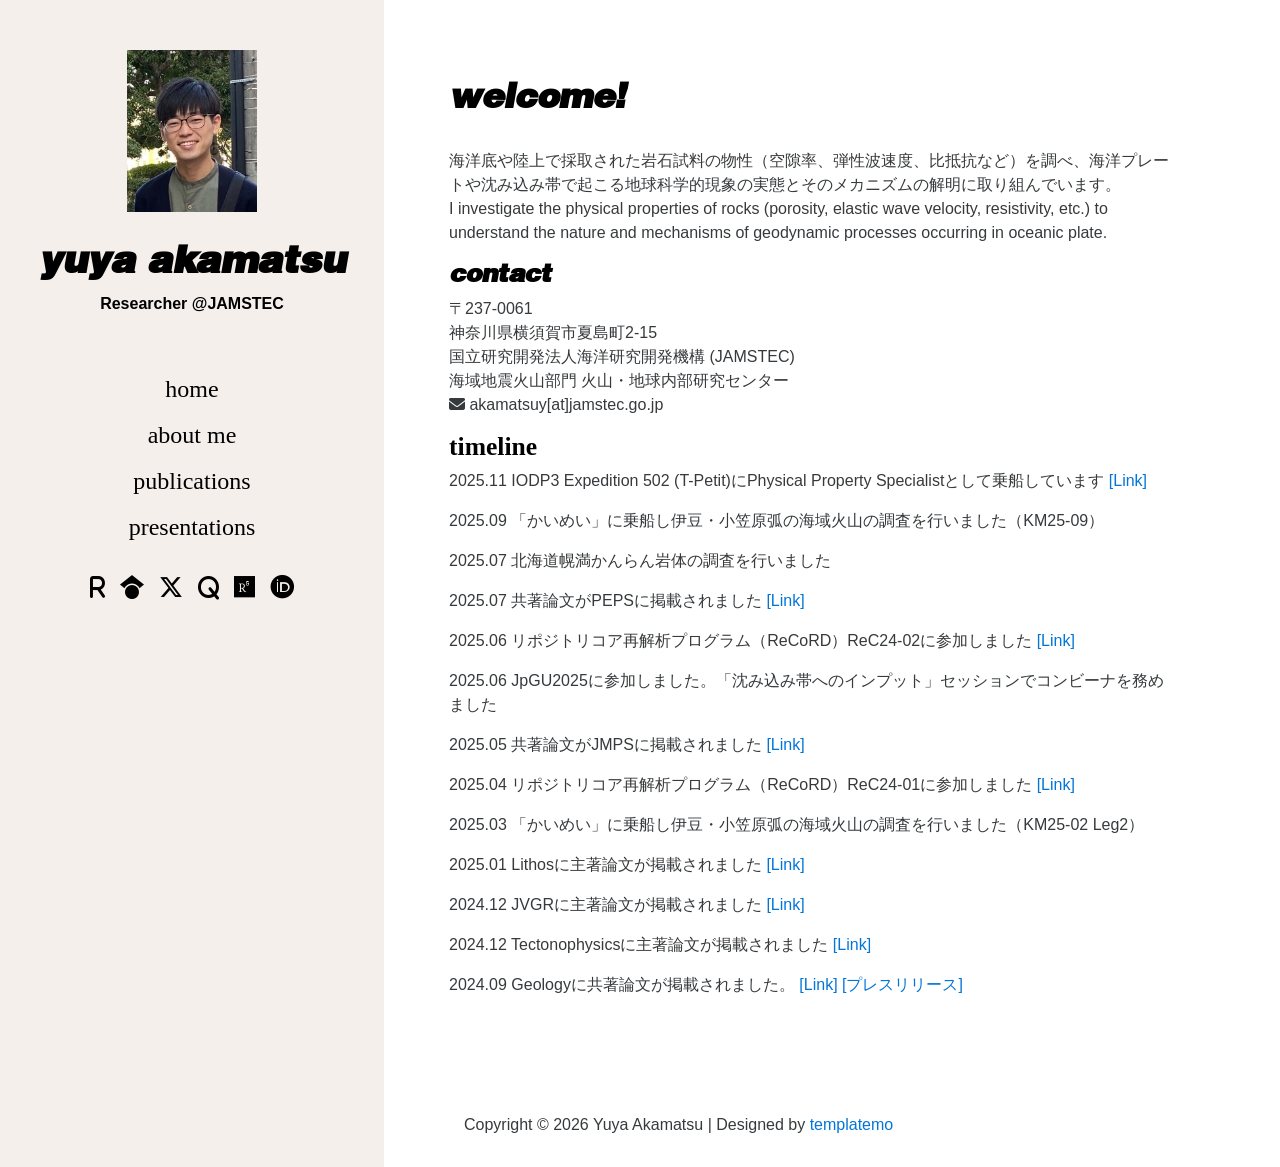
==== index.html @ bbf8464a "test" ====
<!DOCTYPE html>
<html>
<head>
    <meta charset="utf-8">
    <meta http-equiv="X-UA-Compatible" content="IE=edge">
    <meta name="viewport" content="width=device-width, initial-scale=1">

    <title>Yuya Akamatsu's Website</title>
<!--
Neaty HTML Template
http://www.templatemo.com/tm-501-neaty
-->
    <!-- load stylesheets -->
    <link rel="stylesheet" href="https://fonts.googleapis.com/css?family=Open+Sans:300,400">  <!-- Google web font "Open Sans" -->
    <link rel="stylesheet" href="css/bootstrap.min.css">                                      <!-- Bootstrap style -->
    <link rel="stylesheet" href="css/magnific-popup.css">                                <!-- Magnific pop up style, http://dimsemenov.com/plugins/magnific-popup/ -->
    <link rel="stylesheet" href="css/templatemo-style.css">                                   <!-- Templatemo style -->

    <!-- HTML5 shim and Respond.js for IE8 support of HTML5 elements and media queries -->
    <!-- WARNING: Respond.js doesn't work if you view the page via file:// -->
        <!--[if lt IE 9]>
          <script src="https://oss.maxcdn.com/html5shiv/3.7.2/html5shiv.min.js"></script>
          <script src="https://oss.maxcdn.com/respond/1.4.2/respond.min.js"></script>
          <![endif]-->
    <link href="https://cdnjs.cloudflare.com/ajax/libs/font-awesome/6.7.2/css/all.min.css" rel="stylesheet">

</head>
    <body>        
        <div class="container">
            <div class="row">
                <div class="tm-left-right-container">
                    <!-- Left column: logo and menu -->
                    <div class="tm-blue-bg tm-left-column">                        
                        <div class="tm-logo-div text-xs-center">
                            <img src="img/IMG_1175.JPG" alt="Logo" width=130px>
                            <h1 class="tm-site-name">yuya akamatsu</h1>
                            <span class="bold">
                            Researcher @JAMSTEC <br />
                            </span>
                        </div>
                        <div class="helvetica-k-i">
                            <!-- <nav class="tm-main-nav"> -->
                                <ul class="tm-main-nav-ul">
                                    <li class="tm-nav-item">
                                        <a href="#about" class="tm-nav-item-link">home</a>
                                    </li>
                                    <li class="tm-nav-item">
                                        <a href="cv.html" class="tm-nav-item-link">about me</a>
                                    </li>
                                    <li class="tm-nav-item">
                                        <a href="publications.html" class="tm-nav-item-link">publications</a>
                                    </li>
                                    <li class="tm-nav-item">
                                        <a href="presentations.html" class="tm-nav-item-link">presentations</a>
                                    </li>
                                </ul>
                            <!-- </nav> -->
                        </div>
                        <section class="social-section tm-blue-bg tm-left-column">
                            <ul class="social-icons">
                                <li><a href="https://researchmap.jp/yuya-akamatsu" target="_blank"><i class="fa-solid fa-r"></i></a></li>
                                <li><a href="https://scholar.google.com/citations?user=DWxWQksAAAAJ&hl=ja&oi=ao" target="_blank"><i class="fa-brands fa-google-scholar"></i></a></li>
                                <li><a href="https://x.com/yuya_akamatsu" target="_blank"><i class="fab fa-x-twitter"></i></a></li>
                                <li><a href="https://qiita.com/yuya_akamatsu" target="_blank"><i class="fa-solid fa-q"></i></a></li>
                                <li><a href="https://www.researchgate.net/profile/Yuya-Akamatsu" target="_blank"><i class="fa-brands fa-researchgate"></i></a></li>
                                <li><a href="https://orcid.org/0000-0002-3462-2874" target="_blank"><i class="fa-brands fa-orcid"></i></a></li>
                            </ul>
                        </section>
                    </div> <!-- Left column: icon and menu -->
                    
                    <!-- Right column: content -->
                    <div class="tm-right-column">
                        <!-- <figure>
                            <img src="img/neaty-01.jpg" alt="Header image" class="img-fluid">    
                        </figure> -->

                        <div class="tm-content-div">                   
                            <section id="about" class="tm-section">
                                <div class="row">                                                                
                                    <!-- <div class="col-lg-8 col-md-7 col-sm-12 col-xs-12">　 -->
                                        <!--  push-lg-4 push-md-5 -->
                                        <header>
                                            <h2 class="tm-blue-text tm-section-title tm-margin-b-30">welcome!</h2>
                                        </header>
                                        <p>
                                            海洋底や陸上で採取された岩石試料の物性（空隙率、弾性波速度、比抵抗など）を調べ、海洋プレートや沈み込み帯で起こる地球科学的現象の実態とそのメカニズムの解明に取り組んでいます。<br />
                                            I investigate the physical properties of rocks (porosity, elastic wave velocity, resistivity, etc.) to understand the nature and mechanisms of geodynamic processes occurring in oceanic plate.<br />
                                        </p>
                                        <h3 class="tm-subsection-title">contact</h3>
                                        <p>
                                        〒237-0061 <br />
                                        神奈川県横須賀市夏島町2-15 <br />
                                        国立研究開発法人海洋研究開発機構 (JAMSTEC) <br />
                                        海域地震火山部門 火山・地球内部研究センター <br />
                                        <i class="fa-solid fa-envelope"></i> akamatsuy[at]jamstec.go.jp
                                        <!-- Volcanoes and Earth's Interior Research Center, <br />
                                        Research Institute for Marine Geodynamics, <br />
                                        Japan Agency for Marine–Earth Science and Technology (JAMSTEC) -->
                                        </p>
                                        <!-- <h3 class="tm-subsection-title helvetica-k-i"> research interests</h3>
                                        <ul>
                                            <li>海底/陸上掘削コア試料の物性測定とデータ解析</li>
                                            <li>地震発生帯における地震波速度・流体移動のスケール依存性</li>
                                            <li>海底火山</li>
                                        </ul> -->
                                        <!-- <a href="#" class="tm-button tm-button-wide">CV</a>   -->
                                        <h3 class="tm-subsection-title helvetica-k-i"> timeline</h3>
                                        
                                        <p>
                                            2025.11 IODP3 Expedition 502 (T-Petit)にPhysical Property Specialistとして乗船しています
                                            <a href="https://www.jamstec.go.jp/chikyu/j/exp502/index.html" target="_blank">[Link]</a>
                                        </p>
                                        <p>
                                            2025.09 「かいめい」に乗船し伊豆・小笠原弧の海域火山の調査を行いました（KM25-09）
                                        </p>
                                        <p>
                                            2025.07 北海道幌満かんらん岩体の調査を行いました
                                        </p>
                                        <p>
                                            2025.07 共著論文がPEPSに掲載されました
                                            <a href="https://doi.org/https://doi.org/10.17632/8gbwr87s5f.1." target="_blank">[Link]</a>
                                        </p>
                                        <p>
                                            2025.06 リポジトリコア再解析プログラム（ReCoRD）ReC24-02に参加しました
                                            <a href="https://j-desc.org/record/participation_report/" target="_blank">[Link]</a>
                                        </p>
                                        <p>
                                            2025.06 JpGU2025に参加しました。「沈み込み帯へのインプット」セッションでコンビーナを務めました
                                        </p>
                                        <p>
                                            2025.05 共著論文がJMPSに掲載されました
                                            <a href="https://doi.org/10.2465/jmps.241230" target="_blank">[Link]</a>
                                        </p>
                                        <p>
                                            2025.04 リポジトリコア再解析プログラム（ReCoRD）ReC24-01に参加しました
                                            <a href="https://j-desc.org/record/participation_report/" target="_blank">[Link]</a>
                                        </p>
                                        <p>
                                            2025.03 「かいめい」に乗船し伊豆・小笠原弧の海域火山の調査を行いました（KM25-02 Leg2）
                                        </p>
                                        <p>
                                            2025.01 Lithosに主著論文が掲載されました 
                                            <a href="https://doi.org/10.1016/j.lithos.2025.107946" target="_blank">[Link]</a>
                                        </p>
                                        <p>
                                            2024.12 JVGRに主著論文が掲載されました 
                                            <a href="https://doi.org/10.1016/j.jvolgeores.2024.108262" target="_blank">[Link]</a>
                                        </p>
                                        <p>
                                            2024.12 Tectonophysicsに主著論文が掲載されました 
                                            <a href="https://doi.org/10.1016/j.tecto.2024.230606" target="_blank">[Link]</a>
                                        </p>
                                        <p>
                                            2024.09 Geologyに共著論文が掲載されました。
                                            <a href="https://doi.org/10.1130/G52369.1" target="_blank">[Link]</a>
                                            <a href="https://www.hiroshima-u.ac.jp/news/85604" target="_blank">[プレスリリース]</a>
                                        </p>
                                        
                                    <!-- </div> -->

                                    <!-- <div class="col-lg-4 col-md-5 col-sm-12 col-xs-12 tm-about-img-container"> <!--  pull-lg-8 pull-md-7 -->
                                        <!-- <img src="img/IMG_1175.JPG" alt="Image" class="img-fluid">     -->
                                    <!-- </div>    -->
                                </div>                            
                            </section>  
                            <footer>
                                <p class="tm-copyright-p">Copyright &copy; <span class="tm-current-year">2025</span> Yuya Akamatsu
                                
                                | Designed by <a href="http://www.templatemo.com" target="_parent">templatemo</a></p>
                            </footer>
                        </div>  
                        
                    </div> <!-- Right column: content -->
                </div>
            </div> <!-- row -->
        </div> <!-- container -->
                
        <!-- load JS files -->
        <script src="js/jquery-1.11.3.min.js"></script>             <!-- jQuery (https://jquery.com/download/) -->
        <script src="js/jquery.magnific-popup.min.js"></script>     <!-- Magnific pop-up (http://dimsemenov.com/plugins/magnific-popup/) -->
        <script src="js/jquery.singlePageNav.min.js"></script>      <!-- Single Page Nav (https://github.com/ChrisWojcik/single-page-nav) -->
        <script>     
       
            $(document).ready(function(){

                // Single page nav
                $('.tm-main-nav').singlePageNav({
                    'currentClass' : "active",
                    offset : 20
                });

                // Magnific pop up
                $('.tm-gallery-1').magnificPopup({
                  delegate: 'a', // child items selector, by clicking on it popup will open
                  type: 'image',
                  gallery: {enabled:true}
                  // other options
                }); 

                $('.tm-gallery-2').magnificPopup({
                  delegate: 'a', // child items selector, by clicking on it popup will open
                  type: 'image',
                  gallery: {enabled:true}
                  // other options
                }); 

                $('.tm-gallery-3').magnificPopup({
                  delegate: 'a', // child items selector, by clicking on it popup will open
                  type: 'image',
                  gallery: {enabled:true}
                  // other options
                }); 

                $('.tm-current-year').text(new Date().getFullYear());                
            });
        </script>             
</body>
</html>
---- css/templatemo-style.css ----
/*

Neaty HTML Template

http://www.templatemo.com/tm-501-neaty

*/

/* 追記 */
@font-face {
  font-family: 'MyFont'; /* 好きな名前 */
  src: url('../fonts/Helvetica-BlackItalic\ Regular.ttf') format('woff2');
  font-weight: normal;
  font-style: normal;
}

h1 {
	font-family: 'MyFont', Helvetica, Arial, sans-serif;
}

h2 {
	font-family: 'MyFont', Helvetica, Arial, sans-serif;
}

h3 {
	font-family: 'MyFont', Helvetica, Arial, sans-serif;
}

:root {
    --background-color: rgb(245, 239, 236); /* 背景色 (淡い青) */
    --header-color: black; /* 文字色 (濃いグレー) */
	--hover-color: #edc420; /* カーソルをあわせたときの色 */
	--comment-color: #8a805c
}

.helvetica-k-i { 
    font-family: Helvetica-BlackItalic;
}

.float-right {
    float: right;
    margin-left: 10px; /* 画像とテキストの間に余白を追加 */
    max-width: 50%; /* 画像の幅を調整（必要に応じて） */
}

.social-section {
    padding: 20px;
    text-align: center;
}

.social-icons {
    list-style: none;
    display: inline-flex;
    gap: 15px;
    padding: 0;
    margin: 0;
}

.social-icons li a {
    text-decoration: none;
    color: black;
    font-size: 24px;
    transition: color 0.3s ease;
}

.social-icons li a:hover {
    color: var(--hover-color);
}

ul li div {
    margin:-1.6em 0 0 7em;
}

.me {
	font-weight: bold;
	text-decoration: underline;
  }

.bold {
	font-weight: 700;
}

ol li {
	padding-top:10px;
	padding-bottom:10px;
}

.comment {
	font-size: 12px;
	font-weight: 300;
	color: var(--comment-color);
}

.list-cv {
	list-style: none;
}

/* ul li {
	padding-top:10px;
	padding-bottom:10px;
} */
/* 追記おわり */

body {
	font-family: Helvetica, ヒラギノ角ゴシック, Arial, sans-serif;
	font-size: 16px;
	font-weight: 300;
	overflow-x: hidden;
}

a, button { transition: all 0.3s ease; }
a:hover,
a:focus {
	text-decoration: none;
	outline: none;
}

.row { display: block; }
.tm-left-right-container { width: 100%; }

.tm-blue-bg {
	background-color: var(--background-color);
	color: black;
}

.tm-blue-text {	color: #006599; }
.tm-blue-bg a {	color: var(--background-color) white; }

.tm-site-name {
	font-size: 4rem;
	margin-top: 20px;
	font-weight: bold; /* 20250101追記 */
}

.tm-logo-div { 
	padding-top: 40px; 
	padding-bottom: 40px;
}

.tm-main-nav {
	display: none; 
}

.tm-main-nav-ul {
	/* display: inline-block; */
	padding-left: 0;
	list-style: none;
	/* justify-content: center; */
	text-align: center;
	width: fit-content;
	margin: auto;
}

.tm-section { margin-bottom: 60px; }
.tm-welcome-title {	font-size: 2.4rem; font-weight: bold; color: var(--header-color)}
.tm-section-title {	font-size: 2.2rem; font-weight: bold; color: var(--header-color)}
.tm-subsection-title {	
	font-size: 1.6rem; 
	font-weight: bold; 
	color: var(--header-color);} /* 20250101追記 */
.tm-content-div { padding: 40px; }
.tm-margin-b-45 { margin-bottom: 45px; }
.tm-margin-b-30 { margin-bottom: 30px; }
p { line-height: 1.5; } /* 行間の広さ */

.tm-button {
	background-color: var(--background-color);
	border: none;
	color: white;
	cursor: pointer;
	display: inline-block;
	font-size: 1.4rem;	
	font-weight: bold;
	padding: 18px 35px;
}

.tm-button-wide { padding: 18px 40px; }

.tm-button:hover,
.tm-button:active,
.tm-button:focus {
	background-color: #2790c6;
	color: white;
}

.tm-nav-item:hover a,
.tm-nav-item:active a,
.tm-nav-item:focus a,
.tm-nav-item-link.active {
	color: var(--hover-color);
}

.tm-about-img-container { 
	margin-top: 30px;
	padding-top: 10%; /* 20250101追記 */
}

.tm-gallery-container {
	overflow: auto;
	margin-left: -5px;
	margin-right: -5px;
}

.tm-img-container {	float: left; }

.tm-img-container-1,
.tm-img-container-2,
.tm-img-container-3 { 
	margin-bottom: 10px;
	width: 50%; 
}

.tm-img-tn {
	padding-left: 5px;
	padding-right: 5px;
}

.tm-img-tn {
	display: block;
	margin: 0 auto;
}

.tm-contact-right { margin-top: 40px; }

.form-control {
	border-color: #0a6697;
	border-radius: 0;
	color: #4286ab;
	font-family: 'Open Sans', Helvetica, Arial, sans-serif;
	font-size: 1.3rem;
}

input::-webkit-input-placeholder,
textarea::-webkit-input-placeholder {
	color: #4286ab !important;
}
 
input:-moz-placeholder,
textarea:-moz-placeholder { /* Firefox 18- */
	color: #4286ab !important;  
}
 
input::-moz-placeholder,
textarea::-moz-placeholder {  /* Firefox 19+ */
	color: #4286ab !important;  
}
 
input:-ms-input-placeholder,
textarea:-ms-input-placeholder {  
	color: #4286ab !important;  
}

.tm-contact-right {	padding-left: 15px; }
.tm-copyright-p { margin-bottom: 0; }

/* Media Queries */
@media (min-width: 576px) {
	.container { width: 100%; }
	.tm-site-name { margin-top: 35px; }
	.tm-welcome-title { font-size: 3rem; }
	.tm-img-container-1 { width: 20%; }
	.tm-img-container-2 { width: 33.3334%; }
	.tm-img-container-3 { width: 25%; }
	.tm-main-nav {
		display: flex;
		justify-content: center;
	}
}

@media (min-width: 768px) {
	.tm-about-img-container { margin-top: 0; }
}

@media (min-height: 859px) {
	.tm-logo-div {
	    padding-top: 100px;
	    padding-bottom: 100px;
	}

	.tm-nav-item { font-size: 1.9rem; }
}

@media (max-height: 860px) {
	.tm-logo-div {
	    padding-top: 45px;
	    padding-bottom: 20px;
	}

	.tm-nav-item { font-size: 1.4rem; }

	.tm-site-name {
		font-size: 2.4rem;
		margin-top: 10px;
	}
}

@media (min-width: 992px) {
	.tm-main-nav {
		display: flex;
		justify-content: center;
	}

	.tm-left-column { 
		position: fixed; 
		height: 100%;
	}

	.container { width: 100%; }
	.tm-left-column { width: 30%; } /* 左のコラムの幅 */

	.tm-right-column {
		float: right;
		width: 70%;
	}

	.tm-nav-item {
		cursor: pointer;
		font-size: 1.5rem;
		list-style: none;
		padding: 5px 30px; /* 一個目の数字：左のナビゲーションバーのアイテムの行間。二個目：？ */
		transition: all 0.3s ease;
	}

	.tm-site-name {
	    font-size: 2.4rem;
	    margin-top: 30px;
	}

	.tm-logo-div {
	    padding-top: 50px;
	    padding-bottom: 50px;
	}

	.tm-section { margin-bottom: 100px; }

	.tm-content-div { padding: 80px 120px 30px 80px;	}

	.tm-img-container-1 {
		margin-bottom: 10px;
		width: 33.3334%;
	}

	.tm-img-container-2 {
		margin-bottom: 10px;
		width: 50%;
	}

	.tm-img-container-3 {
		margin-bottom: 10px;
		width: 33.3333%;
	}

	.tm-contact-right { margin-top: 0; }
}

@media (min-width: 1200px) {		
	.container { width: 100%; }	
	.tm-button-wide { padding: 18px 68px; }
	.tm-img-container-1 { width: 20%; }
	.tm-img-container-2 { width: 33.3333%; }
	.tm-img-container-3 { width: 25%; }
	.tm-contact-right { padding-left: 42px; }
}

@media (min-width: 1500px) {	
	.container { width: 100%; }
	p { margin-bottom: 30px; }

	.tm-gallery-container {
		overflow: auto;
		margin-left: -10px;
		margin-right: -10px;
	}

	.tm-img-tn {
		padding-left: 10px;
		padding-right: 10px;
	}

}

@media (min-width: 1800px) {
	.container,
	.tm-left-right-container {
	    width: 100%;
	}

	p { margin-bottom: 36px; }

	.tm-gallery-container {
		overflow: auto;
		margin-left: -10px;
		margin-right: -10px;
	}

	.tm-img-container-1 { width: 20%; }

	.tm-img-tn {
		padding-left: 10px;
		padding-right: 10px;
	}
}
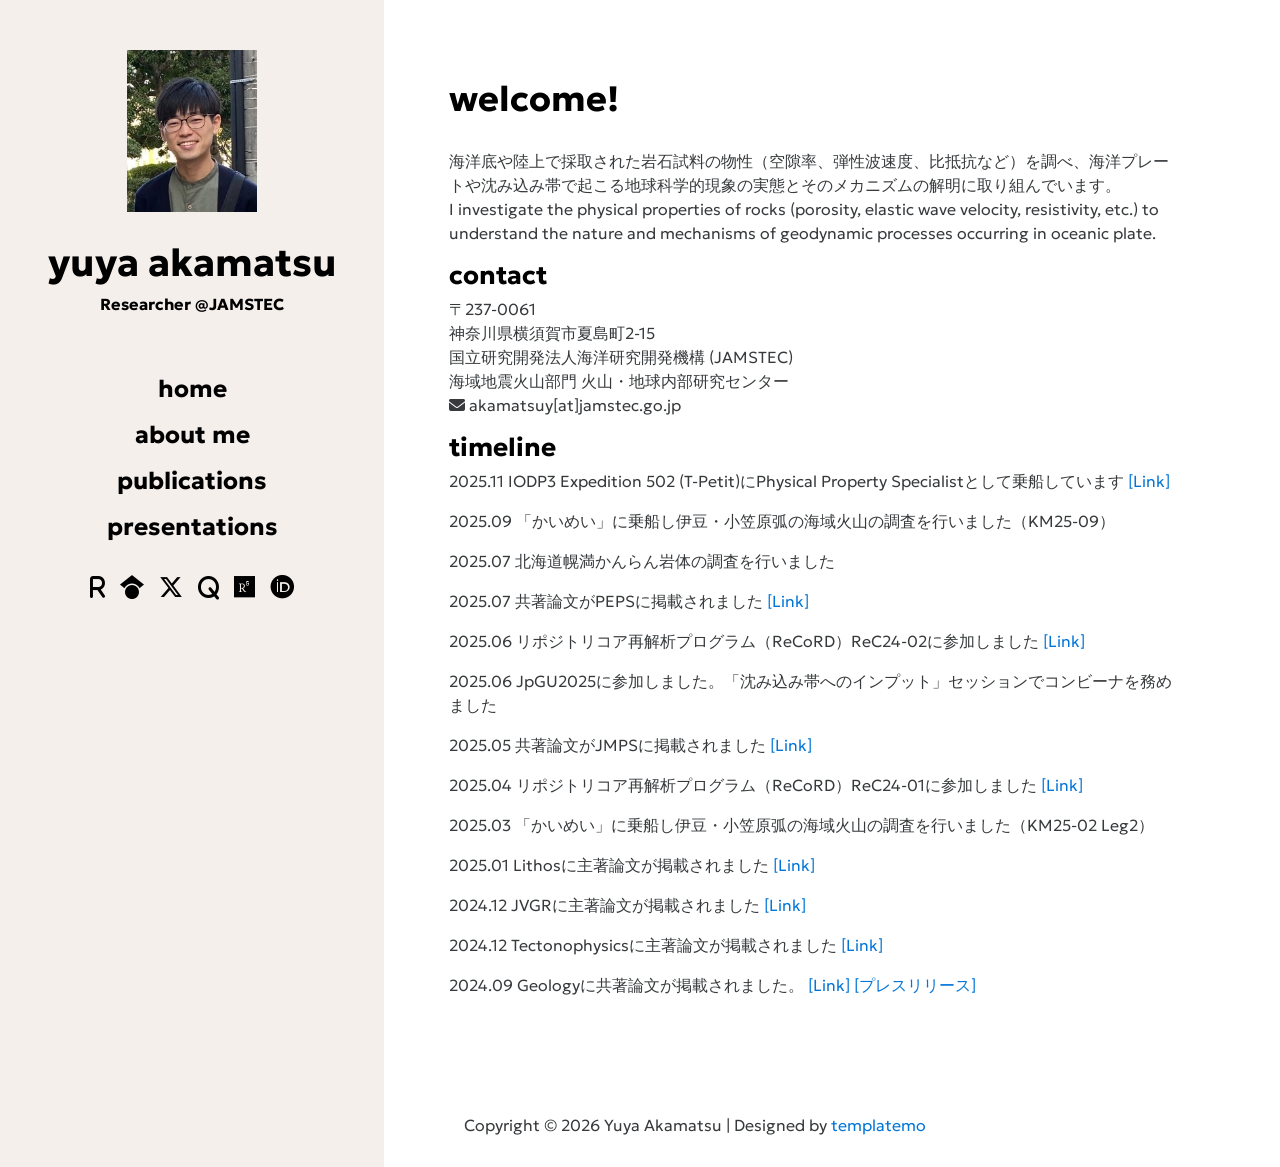
==== commit e81da638: "GEOLOGICA" ====
--- a/index.html
+++ b/index.html
@@ -4,6 +4,12 @@
     <meta charset="utf-8">
     <meta http-equiv="X-UA-Compatible" content="IE=edge">
     <meta name="viewport" content="width=device-width, initial-scale=1">
+
+    <!-- Google Fonts -->
+    <link rel="preconnect" href="https://fonts.googleapis.com">
+    <link rel="preconnect" href="https://fonts.gstatic.com" crossorigin>
+    <link href="https://fonts.googleapis.com/css2?family=Geologica:slnt,wght@-12..0,100..900&display=swap" rel="stylesheet">
+    <!-- Google Fonts -->
 
     <title>Yuya Akamatsu's Website</title>
 <!--
@@ -104,7 +110,7 @@
                                             <li>海底火山</li>
                                         </ul> -->
                                         <!-- <a href="#" class="tm-button tm-button-wide">CV</a>   -->
-                                        <h3 class="tm-subsection-title helvetica-k-i"> timeline</h3>
+                                        <h3 class="tm-subsection-title"> timeline</h3>
                                         
                                         <p>
                                             2025.11 IODP3 Expedition 502 (T-Petit)にPhysical Property Specialistとして乗船しています
--- a/css/templatemo-style.css
+++ b/css/templatemo-style.css
@@ -7,23 +7,12 @@
 */
 
 /* 追記 */
-@font-face {
-  font-family: 'MyFont'; /* 好きな名前 */
-  src: url('../fonts/Helvetica-BlackItalic\ Regular.ttf') format('woff2');
-  font-weight: normal;
-  font-style: normal;
-}
-
-h1 {
-	font-family: 'MyFont', Helvetica, Arial, sans-serif;
-}
-
-h2 {
-	font-family: 'MyFont', Helvetica, Arial, sans-serif;
-}
-
+
+h1,
+h2,
 h3 {
-	font-family: 'MyFont', Helvetica, Arial, sans-serif;
+  font-family: 'Geologica', system-ui, sans-serif;
+  /* font-style: italic; */
 }
 
 :root {
@@ -34,7 +23,8 @@
 }
 
 .helvetica-k-i { 
-    font-family: Helvetica-BlackItalic;
+    font-family: Geologica;
+	font-weight: 700;
 }
 
 .float-right {
@@ -102,7 +92,7 @@
 /* 追記おわり */
 
 body {
-	font-family: Helvetica, ヒラギノ角ゴシック, Arial, sans-serif;
+	font-family: 'Geologica', ヒラギノ角ゴシック, Arial, sans-serif;
 	font-size: 16px;
 	font-weight: 300;
 	overflow-x: hidden;
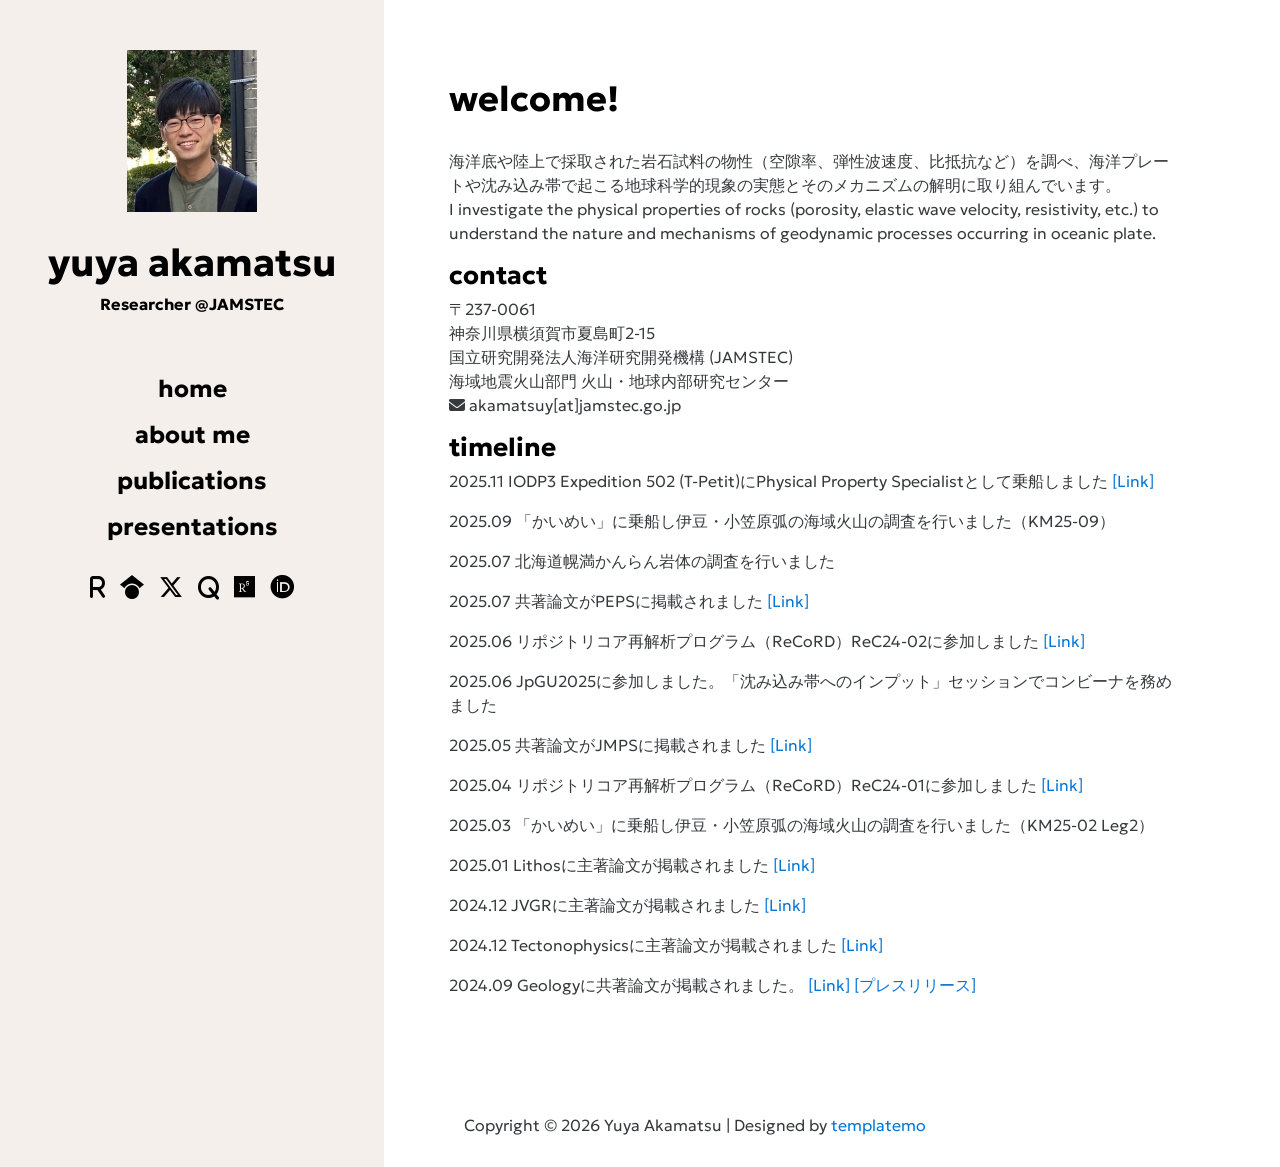
==== commit 521d1d59: "502終了" ====
--- a/index.html
+++ b/index.html
@@ -32,6 +32,7 @@
 
 </head>
     <body>        
+        <meta name="google-site-verification" content="Vc1F4rC2U2uDwXDsCjHsvY9JhC-NWzIEPeR9ctngKlE" />
         <div class="container">
             <div class="row">
                 <div class="tm-left-right-container">
@@ -113,7 +114,7 @@
                                         <h3 class="tm-subsection-title"> timeline</h3>
                                         
                                         <p>
-                                            2025.11 IODP3 Expedition 502 (T-Petit)にPhysical Property Specialistとして乗船しています
+                                            2025.11 IODP3 Expedition 502 (T-Petit)にPhysical Property Specialistとして乗船しました
                                             <a href="https://www.jamstec.go.jp/chikyu/j/exp502/index.html" target="_blank">[Link]</a>
                                         </p>
                                         <p>
@@ -221,4 +222,5 @@
             });
         </script>             
 </body>
-</html>+
+</html>
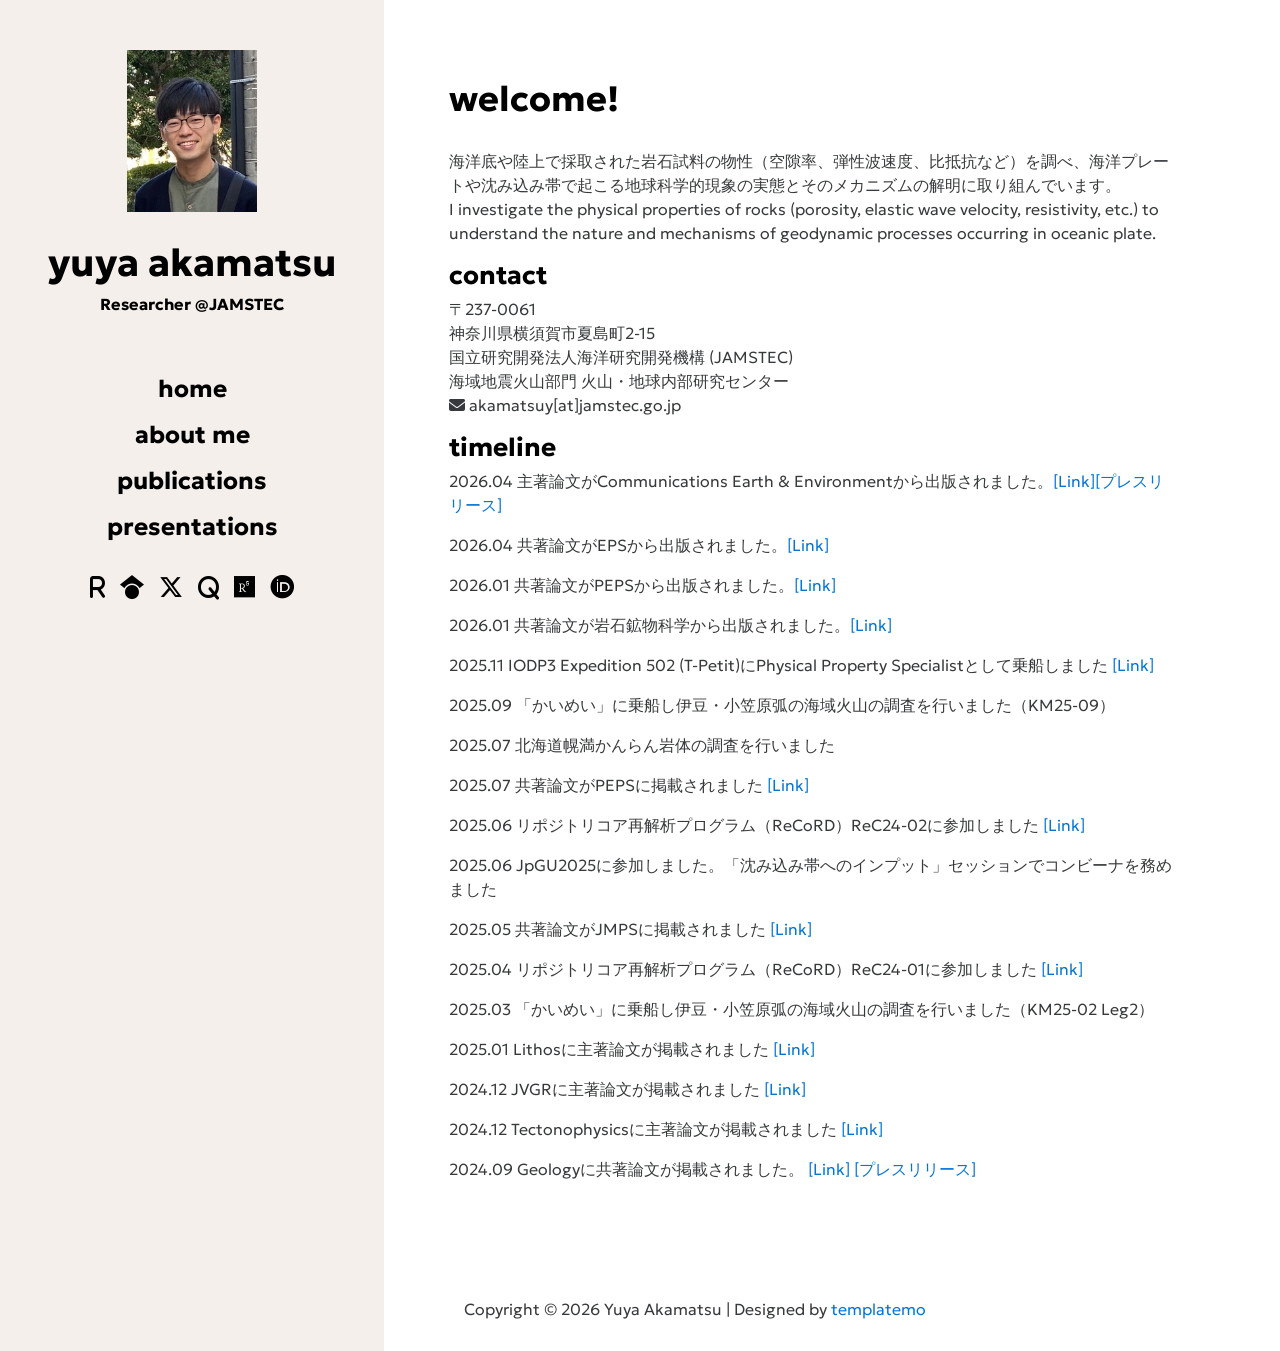
==== commit 1d83c574: "論文情報更新" ====
--- a/index.html
+++ b/index.html
@@ -113,6 +113,22 @@
                                         <!-- <a href="#" class="tm-button tm-button-wide">CV</a>   -->
                                         <h3 class="tm-subsection-title"> timeline</h3>
                                         
+                                        <p>
+                                            2026.04 主著論文がCommunications Earth & Environmentから出版されました。<a href="https://doi.org/10.1038/s43247-026-03400-7" target="_blank">[Link]</a><a href="https://www.jamstec.go.jp/j/about/press_release/20260409_2/" target="_blank">[プレスリリース]</a>
+                                        </p>
+
+                                        <p>
+                                            2026.04 共著論文がEPSから出版されました。<a href="https://doi.org/10.1186/s40623-026-02418-7" target="_blank">[Link]</a>
+                                        </p>
+
+                                        <p>
+                                            2026.01 共著論文がPEPSから出版されました。<a href="https://doi.org/10.1186/s40645-025-00792-6" target="_blank">[Link]</a>
+                                        </p>
+
+                                        <p>
+                                            2026.01 共著論文が岩石鉱物科学から出版されました。<a href="https://doi.org/10.2465/gkk.251016" target="_blank">[Link]</a>
+                                        </p>
+
                                         <p>
                                             2025.11 IODP3 Expedition 502 (T-Petit)にPhysical Property Specialistとして乗船しました
                                             <a href="https://www.jamstec.go.jp/chikyu/j/exp502/index.html" target="_blank">[Link]</a>
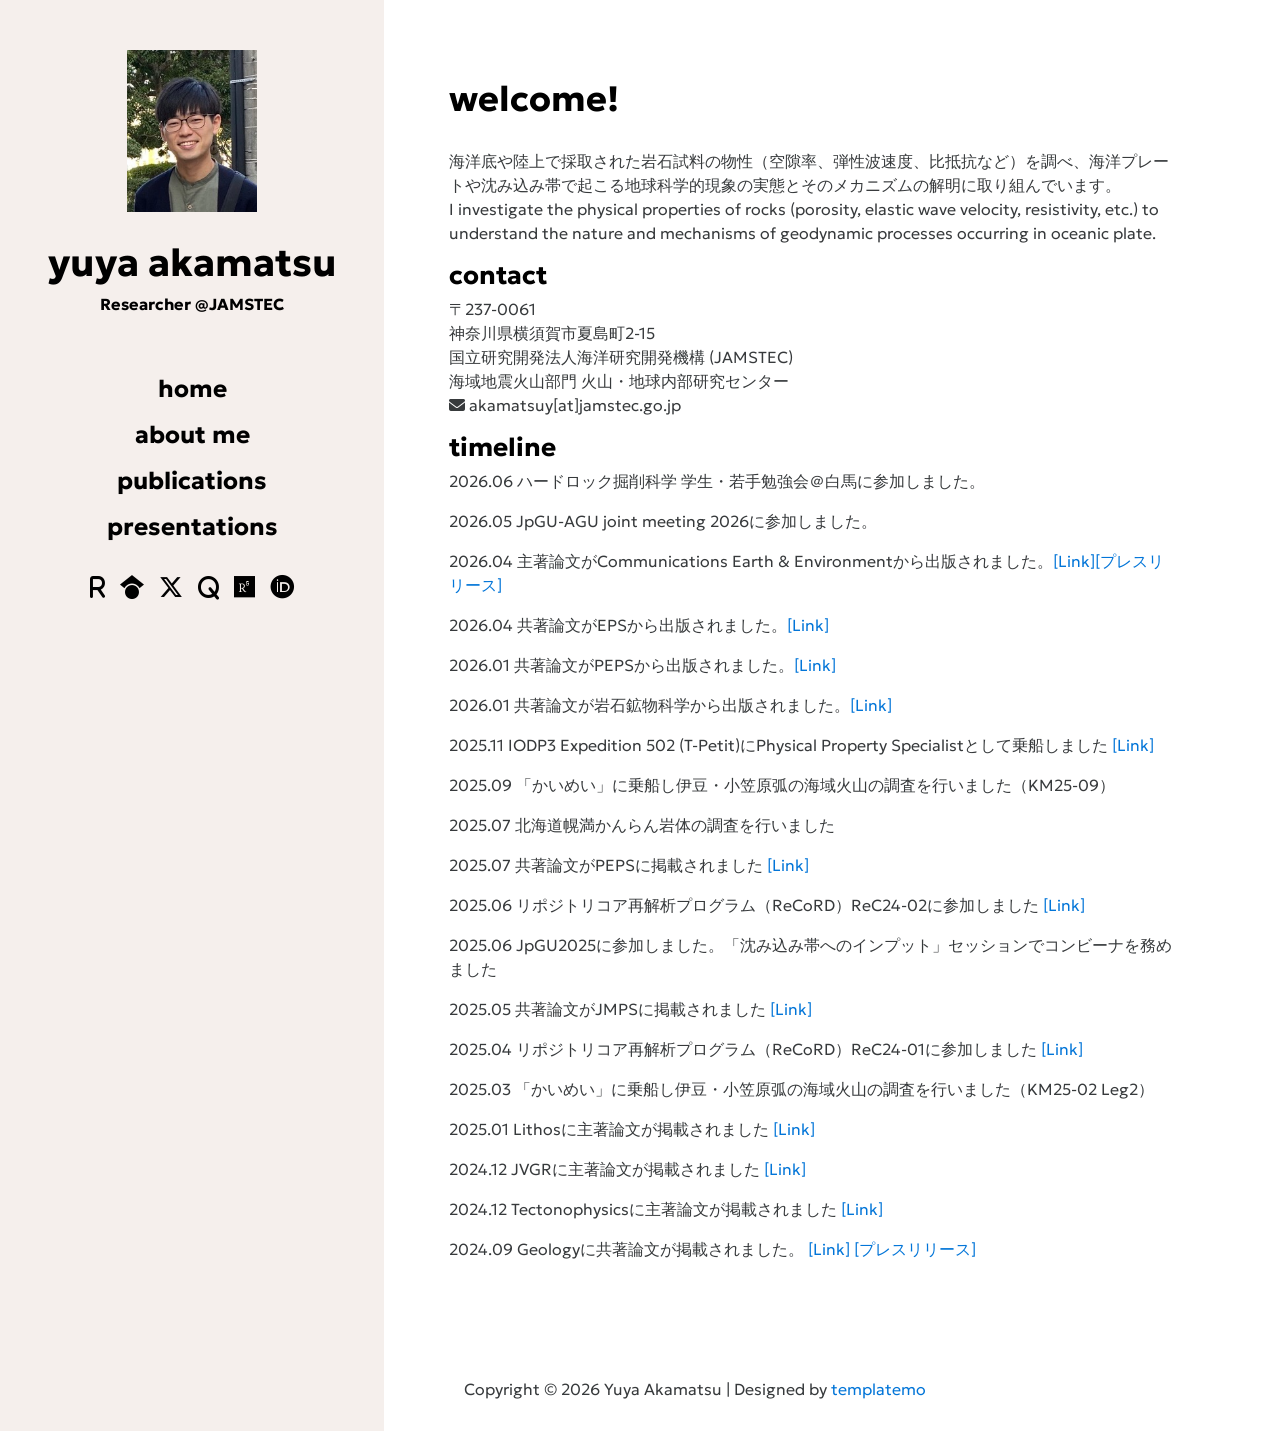
==== commit 9ccb5355: "HR若手会追加" ====
--- a/index.html
+++ b/index.html
@@ -112,7 +112,15 @@
                                         </ul> -->
                                         <!-- <a href="#" class="tm-button tm-button-wide">CV</a>   -->
                                         <h3 class="tm-subsection-title"> timeline</h3>
-                                        
+
+                                        <p>
+                                            2026.06 ハードロック掘削科学 学生・若手勉強会＠白馬に参加しました。
+                                        </p>
+
+                                        <p>
+                                            2026.05 JpGU-AGU joint meeting 2026に参加しました。
+                                        </p>
+
                                         <p>
                                             2026.04 主著論文がCommunications Earth & Environmentから出版されました。<a href="https://doi.org/10.1038/s43247-026-03400-7" target="_blank">[Link]</a><a href="https://www.jamstec.go.jp/j/about/press_release/20260409_2/" target="_blank">[プレスリリース]</a>
                                         </p>
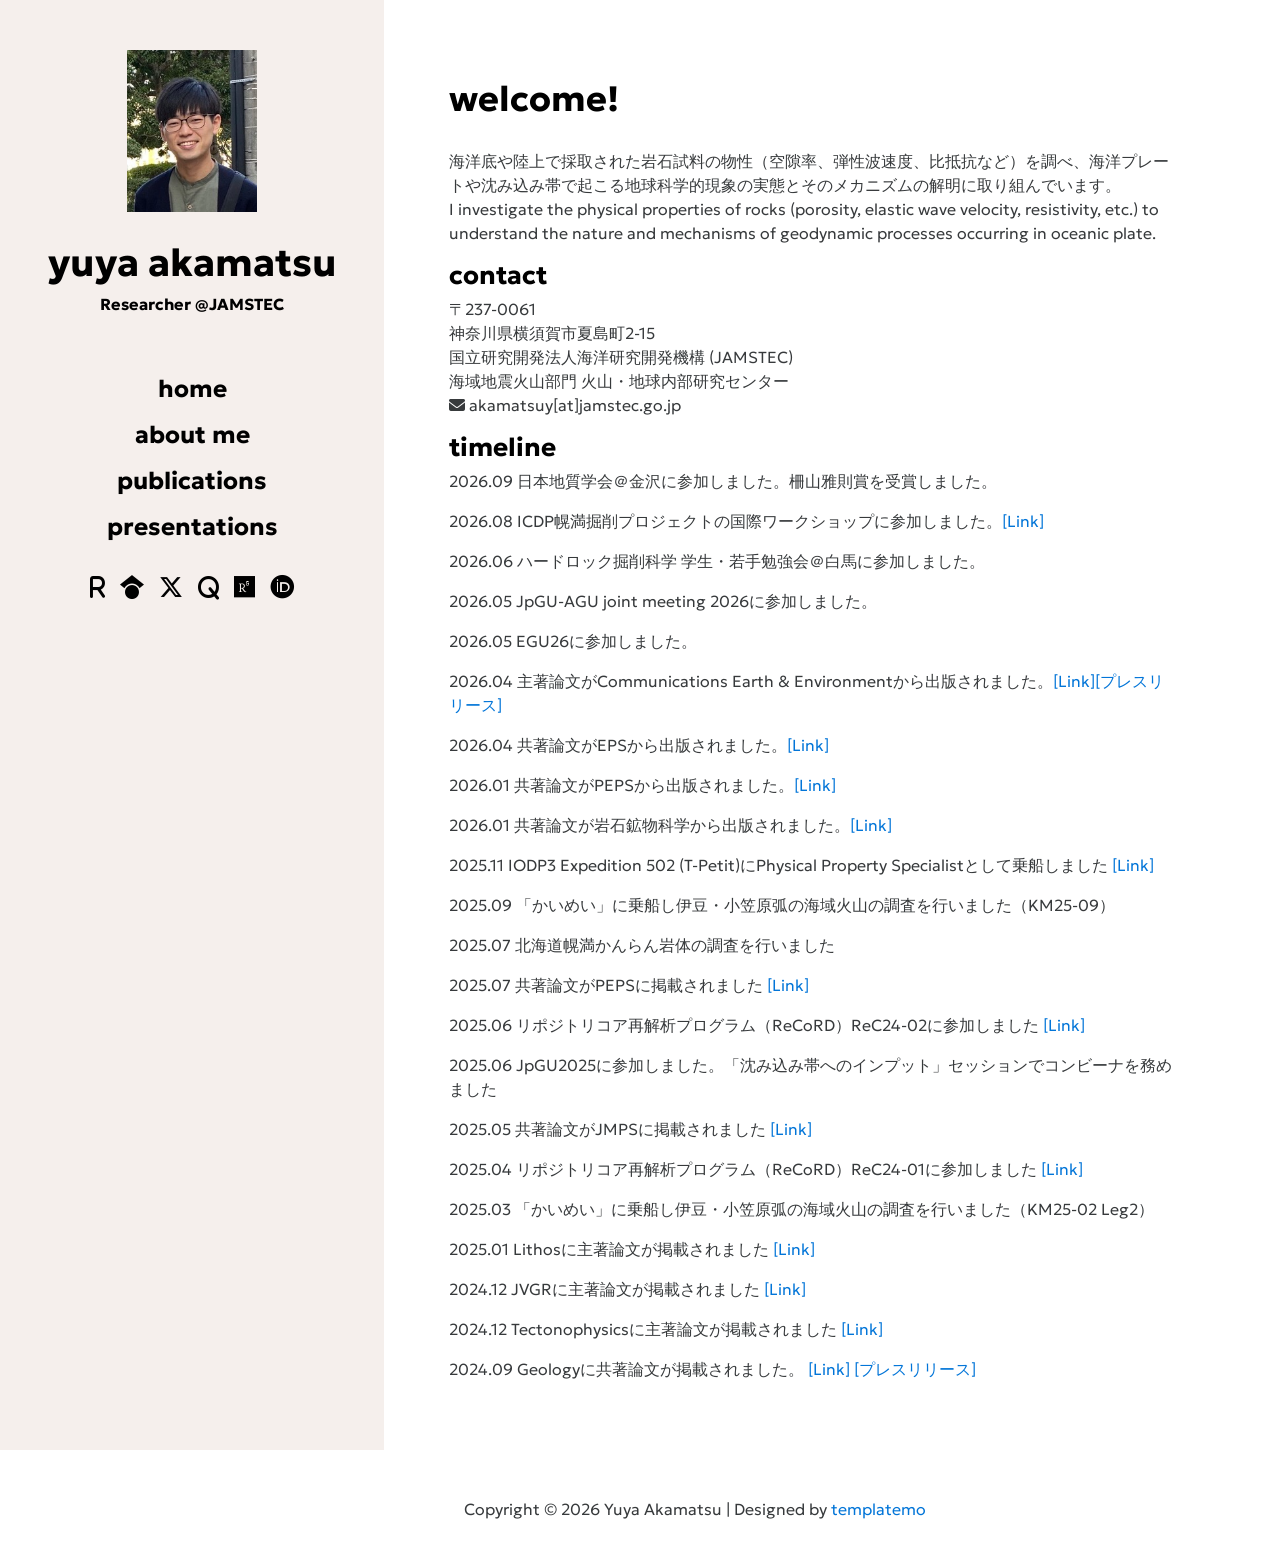
==== commit c916432b: "地質学会までアップデート" ====
--- a/index.html
+++ b/index.html
@@ -114,11 +114,23 @@
                                         <h3 class="tm-subsection-title"> timeline</h3>
 
                                         <p>
+                                            2026.09 日本地質学会＠金沢に参加しました。柵山雅則賞を受賞しました。
+                                        </p>
+
+                                        <p>
+                                            2026.08 ICDP幌満掘削プロジェクトの国際ワークショップに参加しました。<a href="https://j-desc.org/event/20260825-28_horoman-ws/" target="_blank">[Link]</a>
+                                        </p>
+
+                                        <p>
                                             2026.06 ハードロック掘削科学 学生・若手勉強会＠白馬に参加しました。
                                         </p>
 
                                         <p>
                                             2026.05 JpGU-AGU joint meeting 2026に参加しました。
+                                        </p>
+
+                                        <p>
+                                            2026.05 EGU26に参加しました。
                                         </p>
 
                                         <p>
@@ -195,7 +207,7 @@
                                 </div>                            
                             </section>  
                             <footer>
-                                <p class="tm-copyright-p">Copyright &copy; <span class="tm-current-year">2025</span> Yuya Akamatsu
+                                <p class="tm-copyright-p">Copyright &copy; <span class="tm-current-year">2026</span> Yuya Akamatsu
                                 
                                 | Designed by <a href="http://www.templatemo.com" target="_parent">templatemo</a></p>
                             </footer>
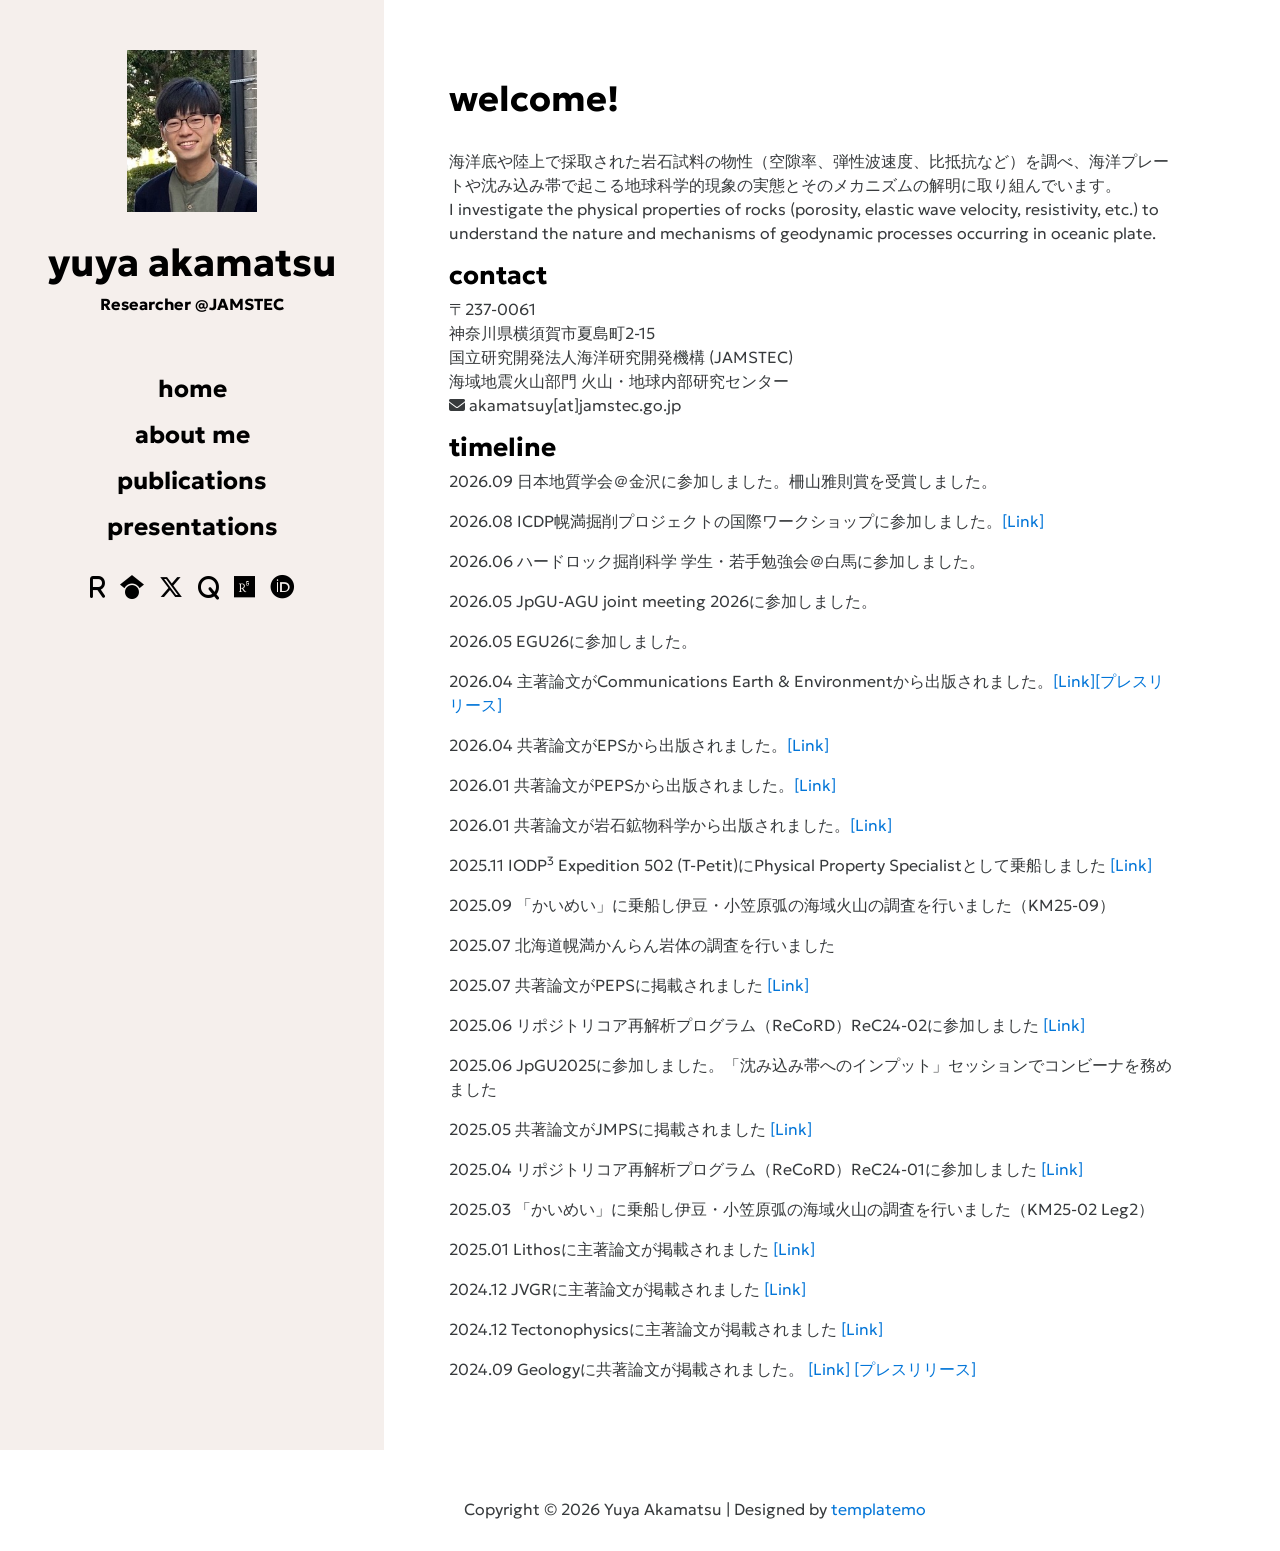
==== commit c8c1c777: "Update publications" ====
--- a/index.html
+++ b/index.html
@@ -150,7 +150,7 @@
                                         </p>
 
                                         <p>
-                                            2025.11 IODP3 Expedition 502 (T-Petit)にPhysical Property Specialistとして乗船しました
+                                            2025.11 IODP<sup>3</sup> Expedition 502 (T-Petit)にPhysical Property Specialistとして乗船しました
                                             <a href="https://www.jamstec.go.jp/chikyu/j/exp502/index.html" target="_blank">[Link]</a>
                                         </p>
                                         <p>
